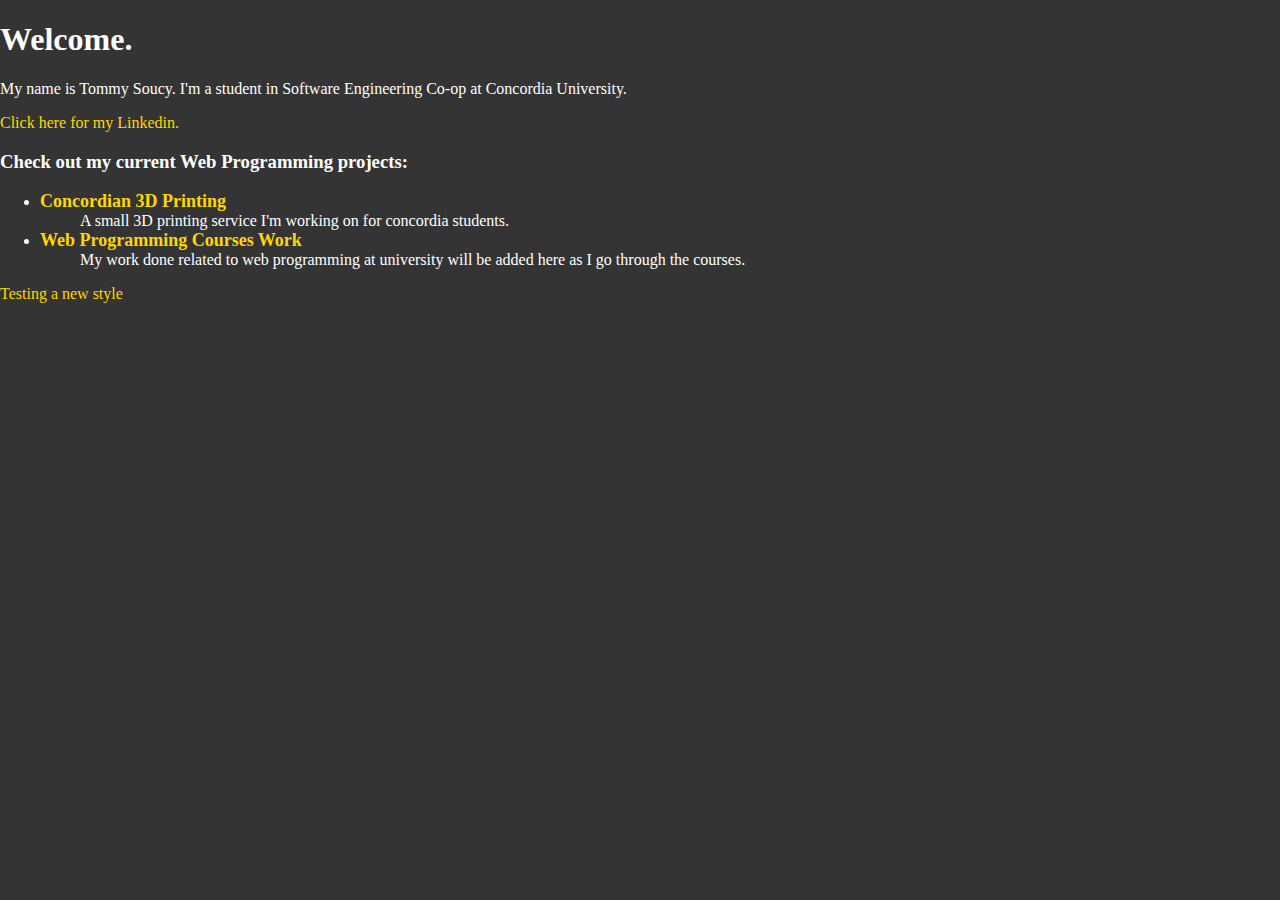
==== index.html @ bfde47a1 "Fixing links style" ====
<!DOCTYPE html>
<html lang="en">
<head>
    <meta charset="UTF-8">
    <title>Tommy's site</title>
    <link rel="stylesheet" type="text/css" href="style/VIP.css" />
    <script src="js/functLib.js"></script>
</head>
<body>
    <h1>Welcome.</h1>
    <p>My name is Tommy Soucy. I'm a student in Software Engineering Co-op at Concordia University.</p>
    <a class="link" href="https://www.linkedin.com/in/tommy-soucy-770440176/">Click here for my Linkedin.</a>
    <h3>Check out my current Web Programming projects:</h3>
    <ul>
        <li>
            <dl>
                <dt><a class="link" href="https://tommysoucy.github.io/Concordian-3D-Printing/Home.html">Concordian 3D Printing</a></dt>
                <dd>A small 3D printing service I'm working on for concordia students.</dd>
            </dl>
        </li>
        <li>
            <dl>
                <dt><a class="link" href="https://tommysoucy.github.io/Web-Programming-Courses-Work">Web Programming Courses Work</a></dt>
                <dd>My work done related to web programming at university will be added here as I go through the courses.</dd>
            </dl>
        </li>
    </ul>
    <a class="link" href="Test.html">Testing a new style</a>
</body>
</html>
---- style/VIP.css ----
body{
    color: white;
    background-color: #343434;
    margin: 0;
}
dt{
    font-weight: bold;
    font-size: large;
}
.link{
    color: gold;
    text-decoration: none;
}
table{
    margin-left: auto;
    margin-right: auto;
    border: solid 1px white;
}
th{
    border: solid 1px white;
}
.inv{
    color: black;
}
/*table cells*/
.blackCell{
    background-color: black;
}
.grayCell{
    background-color: gray;
}
.whiteCell{
    background-color: white;
}
.pinkCell{
    background-color: hotpink;
}
.redCell{
    background-color: red;
}
.orangeCell{
    background-color: orange;
}
.yellowCell{
    background-color: yellow;
}
.lightGreenCell{
    background-color: lightgreen;
}
.greenCell{
    background-color: green;
}
.darkGreenCell{
    background-color: darkgreen;
}
.lightBlueCell{
    background-color: lightblue;
}
.blueCell{
    background-color: blue;
}
.darkBlueCell{
    background-color: darkblue;
}
.purpleCell{
    background-color: purple;
}
.brownCell{
    background-color: saddlebrown;
}
#primary_nav_wrap
{
    margin-top:15px;
}

#primary_nav_wrap ul
{
    list-style:none;
    position:relative;
    float:left;
    margin:0;
    padding:0
}

#primary_nav_wrap ul a
{
    display:block;
    color:#333;
    text-decoration:none;
    font-weight:700;
    font-size:12px;
    line-height:32px;
    padding:0 15px;
    font-family:"HelveticaNeue","Helvetica Neue",Helvetica,Arial,sans-serif
}

#primary_nav_wrap ul li
{
    position:relative;
    float:left;
    margin:0;
    padding:0;
    background: #1d1d1d;
}
/*
#primary_nav_wrap ul li.current-menu-item
{
    background:#ddd
}
*/
#primary_nav_wrap ul li:hover
{
    background:#f6f6f6
}

#primary_nav_wrap ul ul
{
    display:none;
    position:absolute;
    top:100%;
    left:0;
    background:#fff;
    padding:0
}

#primary_nav_wrap ul ul li
{
    float:none;
    width:200px
}

#primary_nav_wrap ul ul a
{
    line-height:120%;
    padding:10px 15px
}

#primary_nav_wrap ul ul ul
{
    top:0;
    left:100%
}

#primary_nav_wrap ul li:hover > ul
{
    display:block
}
#logo{
    /*animation: 3s spin linear infinite;*/
    transform-origin: 50% 50%;
    width: 12vmin;
    height: 12vmin;
    /*padding-top: 50px;*/
    position: absolute;
}
#logoBG{
    transform-origin: 50% 0%;
    border-top: 110px solid black;
    border-left: 25px solid transparent;
    border-right: 25px solid transparent;
    height: 0;
    width: 150px;
    /*transform: translateY(-233px);*/
    /*transform: translateY(-63px);*/
    /*display: block;*/
    margin: auto;
    position: absolute;
}
#logoBGBorder{
    transform-origin: 50% 0%;
    border-top: 110px solid gold;
    border-left: 25px solid transparent;
    border-right: 25px solid transparent;
    height: 0;
    width: 156px;
    /*transform: translateY(-120px);*/
    /*transform: translateY(50px);*/
    /*display: block;*/
    margin: auto;
    position: absolute;
}
#topBar{
    display: block;
    height: 50px;
    background: #000;
    /*position: fixed; <-- if we want the top to scroll but for some reason x-model doesn't scroll with it*/
    width: 100%;
    border-bottom: 3px solid gold;
    margin-top: -15px;
    text-align: center;
    position: relative;
}
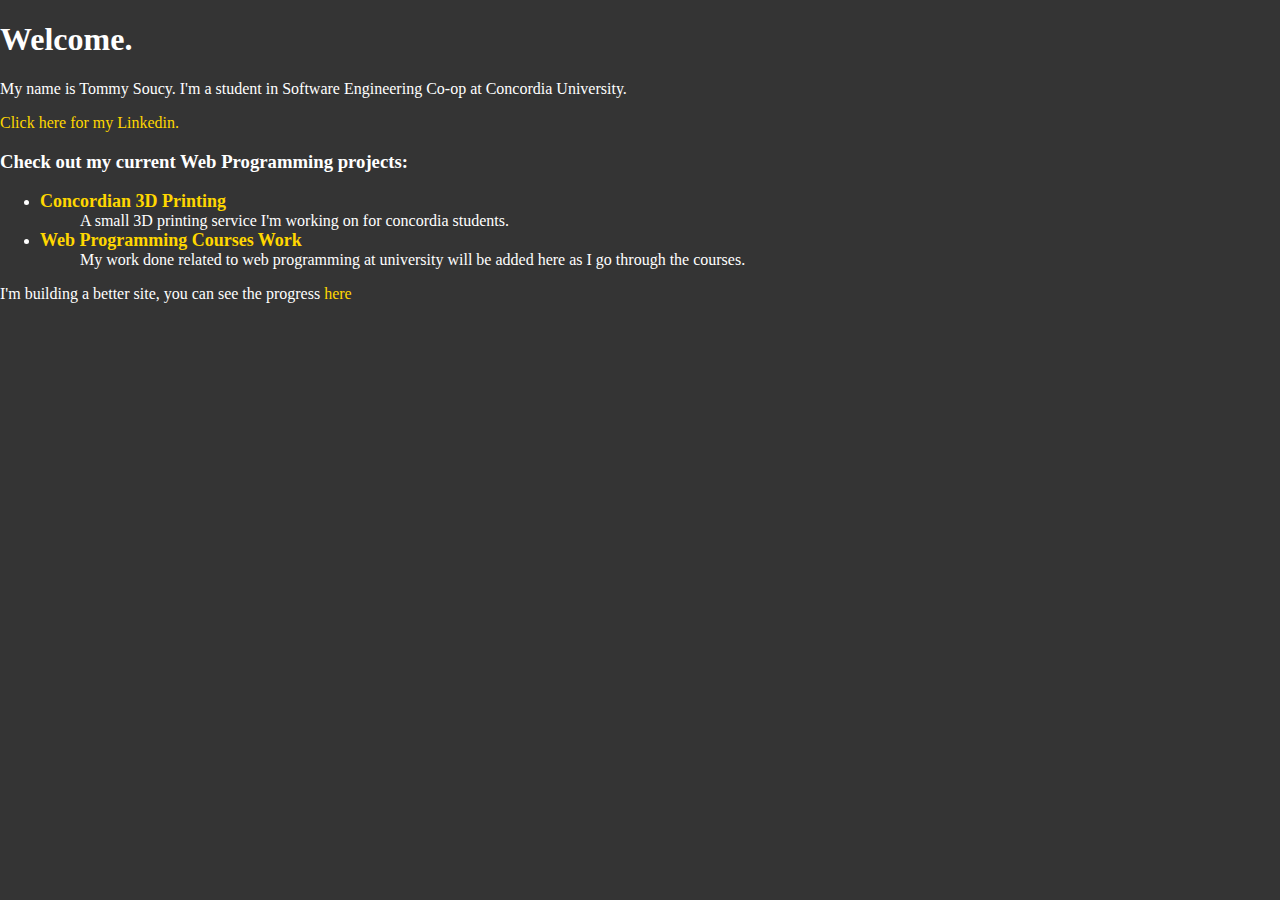
==== commit 2b7468a0: "Adding content" ====
--- a/index.html
+++ b/index.html
@@ -25,6 +25,6 @@
             </dl>
         </li>
     </ul>
-    <a class="link" href="Test.html">Testing a new style</a>
+    <p>I'm building a better site, you can see the progress <a class="link" href="Test.html">here</a></p>
 </body>
 </html>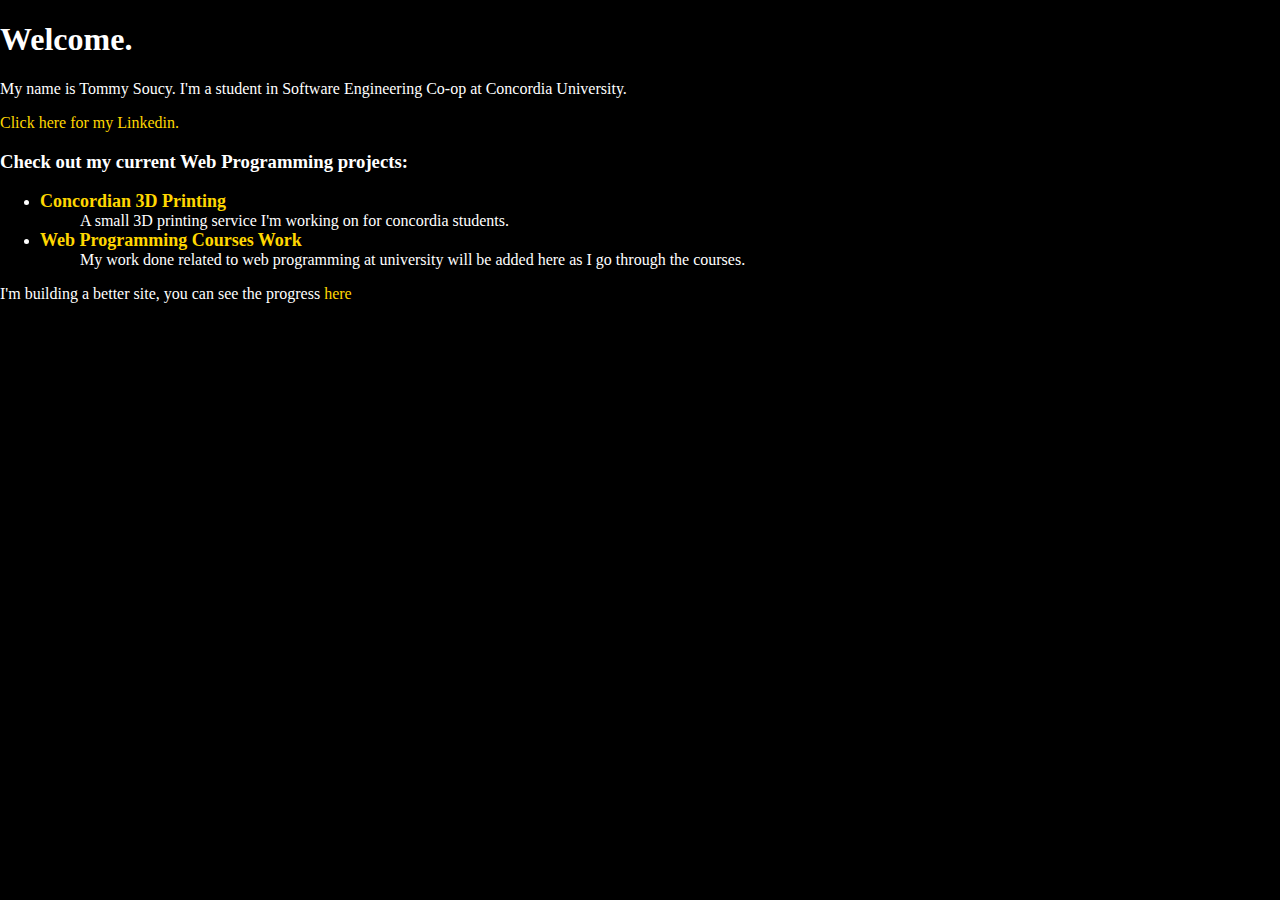
==== commit c3295e4e: "Adding Custom icon" ====
--- a/index.html
+++ b/index.html
@@ -5,6 +5,7 @@
     <title>Tommy's site</title>
     <link rel="stylesheet" type="text/css" href="style/VIP.css" />
     <script src="js/functLib.js"></script>
+    <link rel="icon" type="image/x-icon" href="img/favicon.ico">
 </head>
 <body>
     <h1>Welcome.</h1>
--- a/style/VIP.css
+++ b/style/VIP.css
@@ -1,6 +1,6 @@
 body{
     color: white;
-    background-color: #343434;
+    background-color: black;
     margin: 0;
 }
 dt{
@@ -144,6 +144,10 @@
 #primary_nav_wrap ul li:hover > ul
 {
     display:block
+}
+
+#mainSiteBody{
+    background-image: linear-gradient(#343434, black);
 }
 #logo{
     /*animation: 3s spin linear infinite;*/
@@ -189,4 +193,85 @@
     margin-top: -15px;
     text-align: center;
     position: relative;
+}
+#socials{
+    width: 300px;
+    height: 110px;
+    margin-left: auto;
+    margin-top: 0px;
+    position: relative;
+}
+#socialsBG{
+    margin-left: auto;
+    margin-top: 0px;
+    border-top: 110px solid black;
+    border-left: 25px solid transparent;
+    width: 272px;
+    transform: translateX(3px) translateY(-3px);
+    position: absolute;
+}
+#socialsBGBorder{
+    width: 275px;
+    margin-left: auto;
+    margin-top: 0px;
+    border-top: 110px solid gold;
+    border-left: 25px solid transparent;
+    position: absolute;
+}
+.socialIcon{
+    width: 70px;
+    height: 70px;
+}
+#inLink{
+    transform: translateY(15px) translateX(45px);
+}
+#gitLink{
+    transform: translateY(15px) translateX(125px);
+}
+#fbLink{
+    transform: translateY(15px) translateX(205px);
+}
+.socialLink{
+    position: absolute;
+}
+#welcomeSection{
+    margin-top: 75px;
+    text-align: center;
+}
+#welcomeBanner{
+    color: gold;
+    font-size: 150px;
+    font-weight: bolder;
+    margin-top: 0px;
+    margin-bottom: 1%;
+}
+.bigText{
+    font-size: xx-large;
+}
+.emText{
+    color: gold;
+    font-weight: bold;
+    font-size: 50px;
+}
+#projectsSection{
+    /*background-color: black;*/
+    text-align: center;
+    margin-right: 20%;
+    margin-left: 20%;
+}
+.sectionTitle{
+    color: gold;
+    font-size: 120px;
+    font-weight: bolder;
+    padding-top: 5%;
+    margin: 0%;
+}
+.sectionContent{
+    font-size: xx-large;
+}
+.underline{
+    text-decoration: underline;
+}
+.moreBottomSpace{
+    margin-bottom: 75px;
 }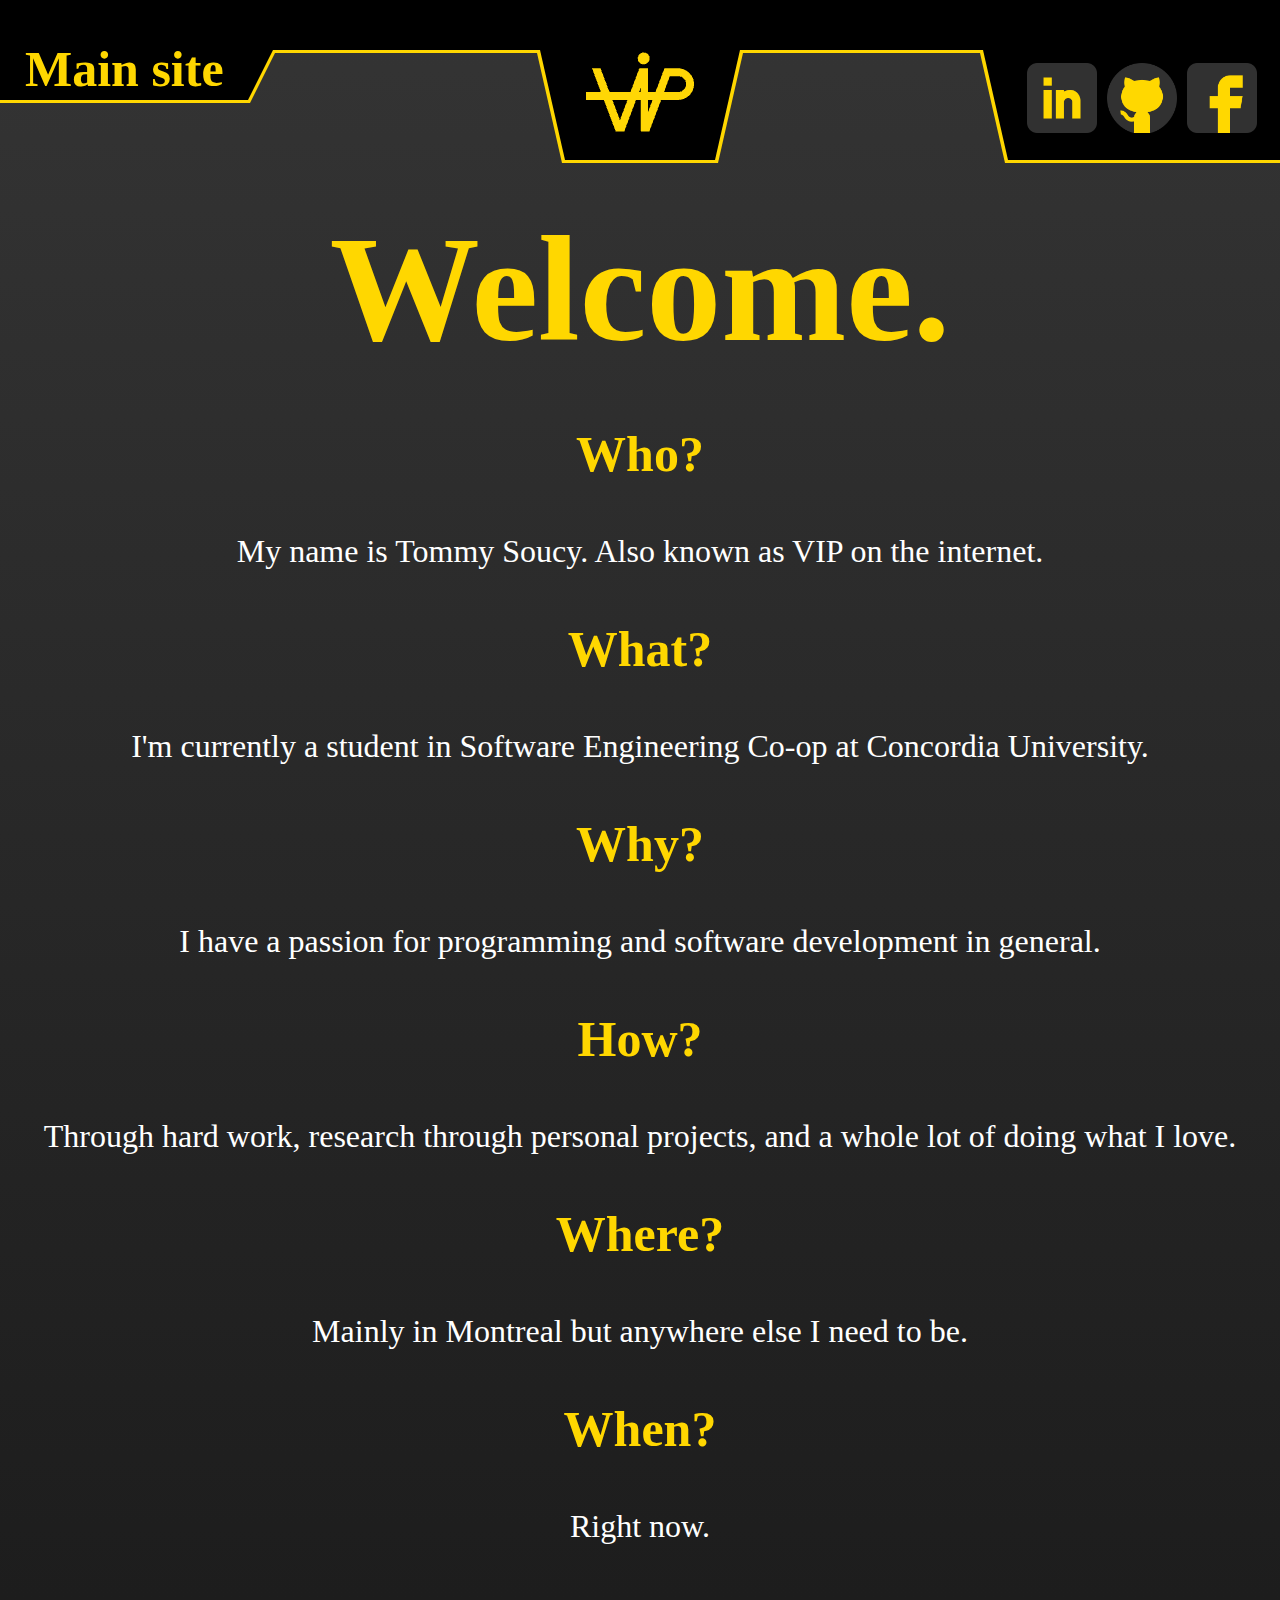
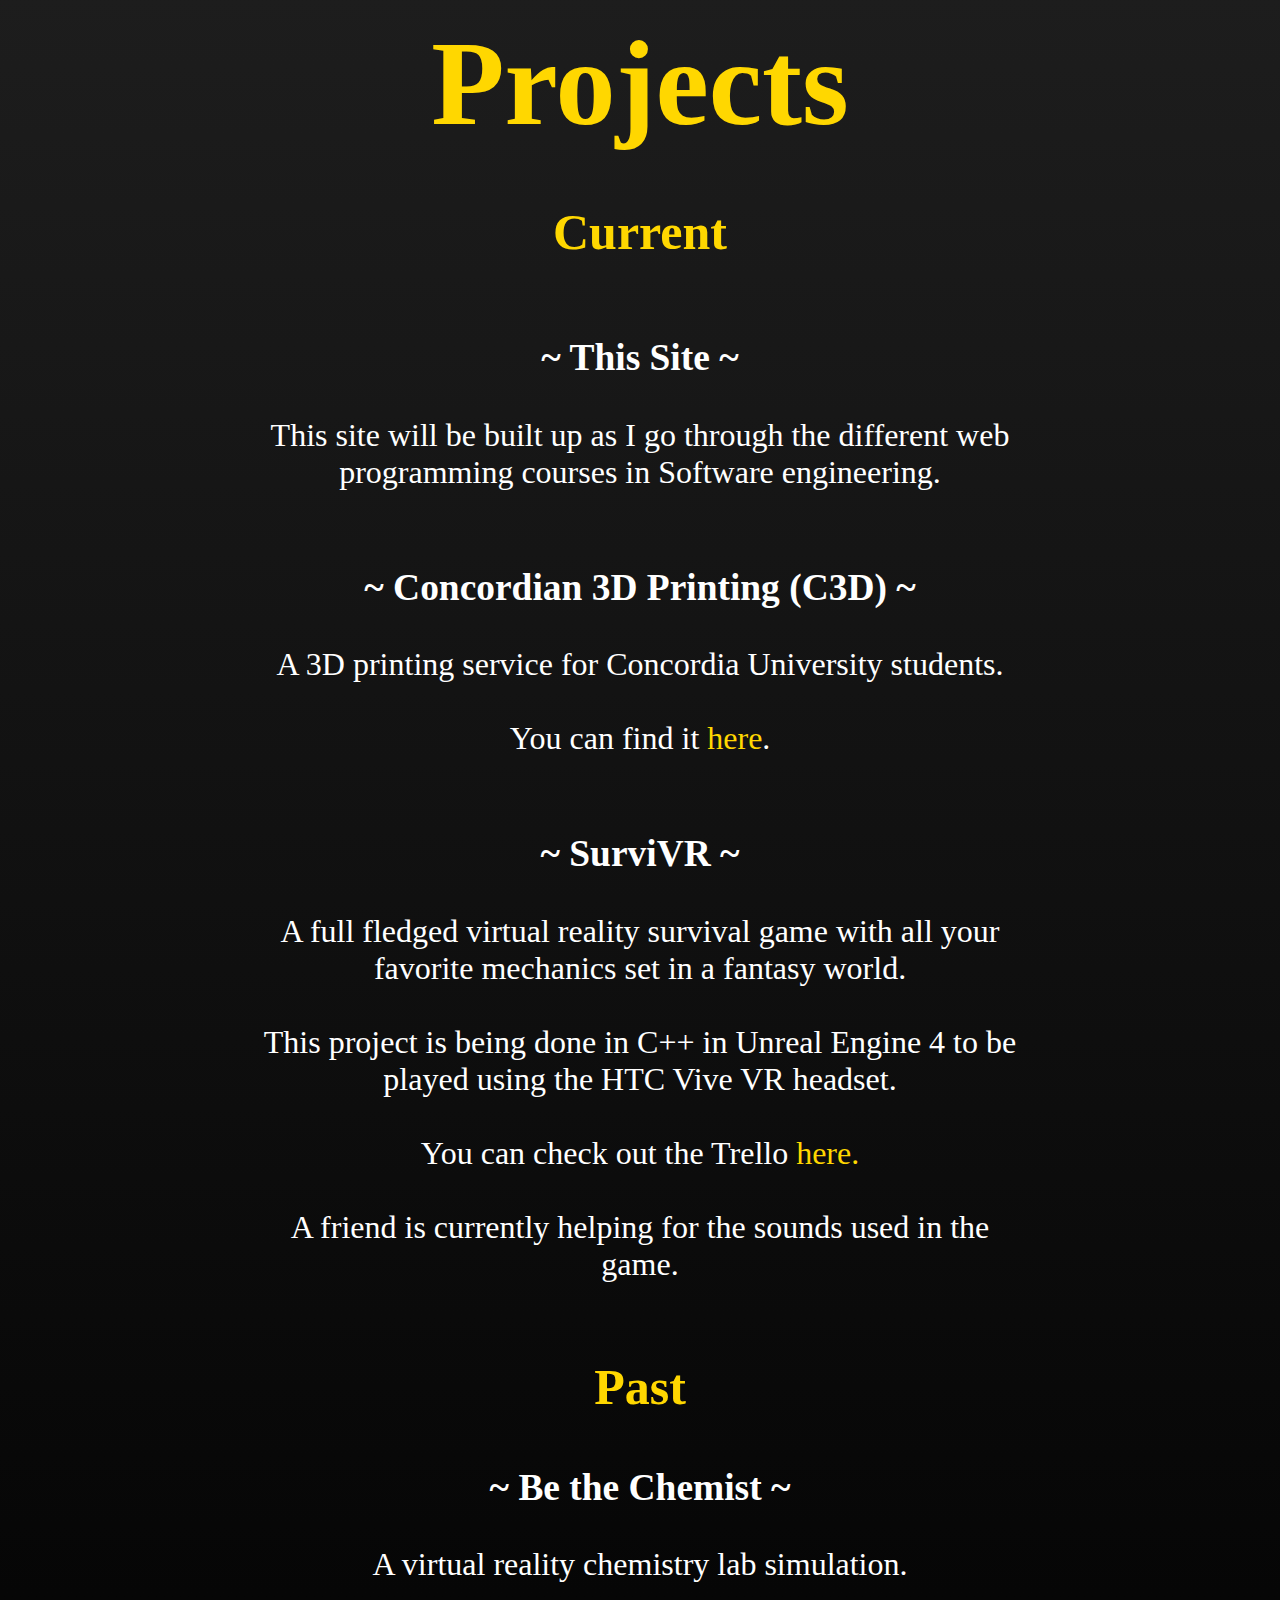
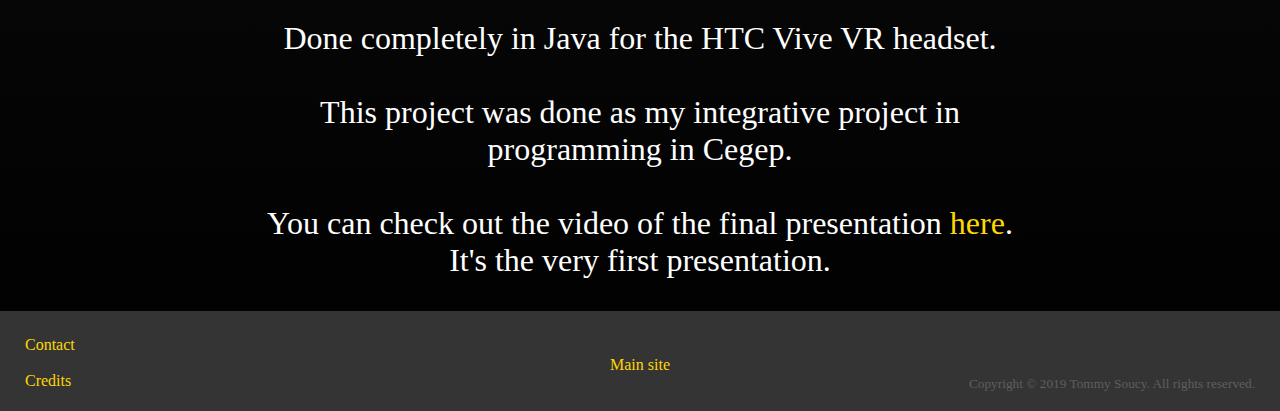
==== commit 4e91f208: "Setting default site to new one" ====
--- a/index.html
+++ b/index.html
@@ -2,30 +2,130 @@
 <html lang="en">
 <head>
     <meta charset="UTF-8">
-    <title>Tommy's site</title>
+    <title>VIP's</title>
     <link rel="stylesheet" type="text/css" href="style/VIP.css" />
+    <link rel="icon" type="image/x-icon" href="images/favicon.ico">
     <script src="js/functLib.js"></script>
-    <link rel="icon" type="image/x-icon" href="img/favicon.ico">
+    <script src="js/three.min.js"></script>
+    <script src="js/GLTFLoader.js"></script>
+    <script src="js/model-element.min.js"></script>
 </head>
-<body>
-    <h1>Welcome.</h1>
-    <p>My name is Tommy Soucy. I'm a student in Software Engineering Co-op at Concordia University.</p>
-    <a class="link" href="https://www.linkedin.com/in/tommy-soucy-770440176/">Click here for my Linkedin.</a>
-    <h3>Check out my current Web Programming projects:</h3>
-    <ul>
-        <li>
-            <dl>
-                <dt><a class="link" href="https://tommysoucy.github.io/Concordian-3D-Printing/Home.html">Concordian 3D Printing</a></dt>
-                <dd>A small 3D printing service I'm working on for concordia students.</dd>
-            </dl>
-        </li>
-        <li>
-            <dl>
-                <dt><a class="link" href="https://tommysoucy.github.io/Web-Programming-Courses-Work">Web Programming Courses Work</a></dt>
-                <dd>My work done related to web programming at university will be added here as I go through the courses.</dd>
-            </dl>
-        </li>
-    </ul>
-    <p>I'm building a better site, you can see the progress <a class="link" href="Test.html">here</a></p>
+<body id="mainSiteBody">
+<header>
+    <div id="topBar"></div>
+    <div id="logoBG"></div>
+    <div id="logoBGBorder"></div>
+    <x-model id="logo" src="models\VIPLogo.glb"></x-model>
+    <div id="socialsBGBorder"></div>
+    <div id="socialsBG"></div>
+    <div id="socials">
+        <a class="socialLink" id="inLink" href="https://www.linkedin.com/in/tommy-soucy-770440176/" target="_blank">
+            <img class="socialIcon" src="images/linkedin.svg" alt="LinkedIn link"/>
+        </a>
+        <a class="socialLink" id="gitLink" href="https://github.com/TommySoucy" target="_blank">
+            <img class="socialIcon" src="images/github.svg" alt="Github link"/>
+        </a>
+        <a class="socialLink" id="fbLink" href="https://www.facebook.com/tommy.soucy" target="_blank">
+            <img class="socialIcon" src="images/facebook.svg" alt="Facebook link"/>
+        </a>
+    </div>
+    <nav>
+        <div id="dropDownBGBorder"></div>
+        <div id="dropDownBG"></div>
+        <div class="dropdown">
+            <a id="VIPDropDown" class="emText" href="oldIndex.html">Main site</a>
+            <div id="navWelcome" class="secDropdown dropdownContent">
+                <a class="secEmText" href="https://www.tommysoucy.vip/#welcomeBanner">Welcome</a>
+            </div>
+            <div id="navProjects" class="secDropdown dropdownContent">
+                <a class="secEmText" href="#projectsSection">Projects</a>
+                <div id="navProjectsCurrent" class="secDropdownContent">
+                    <a class="secEmText" href="https://www.tommysoucy.vip/#current">Current</a>
+                </div>
+                <div id="navProjectsPast" class="secDropdownContent">
+                    <a class="secEmText" href="https://www.tommysoucy.vip/#past">Past</a>
+                </div>
+            </div>
+            <div id="navC3D" class="secDropdown dropdownContent">
+                <a class="secEmText" href="https://www.tommysoucy.vip/Concordian-3D-Printing/Home.html">C3D</a>
+                <div id="navC3DInfo" class="secDropdownContent">
+                    <a class="secEmText" href="https://www.tommysoucy.vip/Concordian-3D-Printing/Info.html">Info</a>
+                </div>
+                <div id="navC3DPrices" class="secDropdownContent">
+                    <a class="secEmText" href="https://www.tommysoucy.vip/Concordian-3D-Printing/Prices.html">Prices</a>
+                </div>
+                <div id="navC3DOrder" class="secDropdownContent">
+                    <a class="secEmText" href="https://www.tommysoucy.vip/Concordian-3D-Printing/Order.html">Order</a>
+                </div>
+            </div>
+            <div id="navWork" class="secDropdown dropdownContent">
+                <a class="secEmText" href="https://www.tommysoucy.vip/Web-Programming-Courses-Work/">My work</a>
+                <div id="navWorkPersonal" class="secDropdownContent">
+                    <a class="secEmText" href="https://www.tommysoucy.vip/Web-Programming-Courses-Work/NewIndex.html#personalSection">Personal Work</a>
+                </div>
+                <div id="navWorkSchool" class="secDropdownContent">
+                    <a class="secEmText" href="https://www.tommysoucy.vip/Web-Programming-Courses-Work/NewIndex.html#schoolSection">School Work</a>
+                </div>
+            </div>
+        </div>
+    </nav>
+</header>
+<div id="welcomeSection">
+    <p id="welcomeBanner">Welcome.</p>
+    <div class="sectionContent">
+        <p class="emText">Who?</p>
+        <p>My name is Tommy Soucy. Also known as VIP on the internet.</p>
+        <p class="emText">What?</p>
+        <p>I'm currently a student in Software Engineering Co-op at Concordia University.</p>
+        <p class="emText">Why?</p>
+        <p>I have a passion for programming and software development in general.</p>
+        <p class="emText">How?</p>
+        <p>Through hard work, research through personal projects, and a whole lot of doing what I love.</p>
+        <p class="emText">Where?</p>
+        <p>Mainly in Montreal but anywhere else I need to be.</p>
+        <p class="emText">When?</p>
+        <p>Right now.</p>
+    </div>
+</div>
+<div id="projectsSection">
+    <p class="sectionTitle">Projects</p>
+    <div class="sectionContent">
+        <p class="emText moreBottomSpace" id="current">Current</p>
+        <h3>~ This Site ~</h3>
+        <p class="moreBottomSpace">This site will be built up as I go through the different web programming courses in Software engineering.<br/></p>
+        <h3>~ Concordian 3D Printing (C3D) ~</h3>
+        <p class="moreBottomSpace">A 3D printing service for Concordia University students.<br/><br/>
+        You can find it <a class="link" href="https://tommysoucy.github.io/Concordian-3D-Printing/Home.html">here</a>.</p>
+        <h3>~ SurviVR ~</h3>
+        <p class="moreBottomSpace">
+            A full fledged virtual reality survival game with all your favorite mechanics set in a fantasy world.<br/><br/>
+            This project is being done in C++ in Unreal Engine 4 to be played using the HTC Vive VR headset.<br/><br/>
+            You can check out the Trello <a class="link" href="https://trello.com/b/Tp7urcRX/survivr">here.</a><br/><br/>
+            A friend is currently helping for the sounds used in the game.
+        </p>
+        <p class="emText" id="past">Past</p>
+        <h3>~ Be the Chemist ~</h3>
+        <p>
+            A virtual reality chemistry lab simulation.<br/><br/>
+            Done completely in Java for the HTC Vive VR headset.<br/><br/>
+            This project was done as my integrative project in programming in Cegep.<br/><br/>
+            You can check out the video of the final presentation <a class="link" href="https://www.youtube.com/watch?v=SW3ys-fEv7c">here</a>. It's the very first presentation.
+        </p>
+    </div>
+</div>
+<footer>
+    <div id="footerLeft">
+        <a class="link" id="contactLink" href="https://www.tommysoucy.vip/Contact.html">Contact</a>
+        <br/>
+        <br/>
+        <a class="link" id="creditsLink" href="https://www.tommysoucy.vip/Credits.html">Credits</a>
+    </div>
+    <div id="footerCenter">
+        <a class="link" id="mainSiteLink" href="https://tommysoucy.vip">Main site</a>
+    </div>
+    <div id="footerRight">
+        <small>Copyright &copy; 2019 Tommy Soucy. All rights reserved.</small>
+    </div>
+</footer>
 </body>
 </html>--- a/style/VIP.css
+++ b/style/VIP.css
@@ -3,7 +3,7 @@
     background-color: black;
     margin: 0;
 }
-dt{
+#pricesTable tr td{
     font-weight: bold;
     font-size: large;
 }
@@ -11,12 +11,12 @@
     color: gold;
     text-decoration: none;
 }
-table{
+#pricesTable{
     margin-left: auto;
     margin-right: auto;
     border: solid 1px white;
 }
-th{
+#pricesTable tr th{
     border: solid 1px white;
 }
 .inv{
@@ -32,38 +32,38 @@
 .whiteCell{
     background-color: white;
 }
-.pinkCell{
-    background-color: hotpink;
-}
 .redCell{
     background-color: red;
 }
 .orangeCell{
     background-color: orange;
 }
+.fluoYellowCell{
+    background-color: #f8ff00;
+}
 .yellowCell{
-    background-color: yellow;
+    background-color: #ffdf00;
+}
+.pearlGoldCell{
+    background-color: #d4ad00;
+}
+.goldCell{
+    background-color: gold;
 }
 .lightGreenCell{
-    background-color: lightgreen;
+    background-color: #3bd438;
 }
 .greenCell{
     background-color: green;
 }
-.darkGreenCell{
-    background-color: darkgreen;
-}
 .lightBlueCell{
-    background-color: lightblue;
-}
-.blueCell{
-    background-color: blue;
+    background-color: #00d0e7;
 }
 .darkBlueCell{
-    background-color: darkblue;
-}
-.purpleCell{
-    background-color: purple;
+    background-color: #00008b;
+}
+.beigeCell{
+    background-color: #eaa960;
 }
 .brownCell{
     background-color: saddlebrown;
@@ -102,12 +102,6 @@
     padding:0;
     background: #1d1d1d;
 }
-/*
-#primary_nav_wrap ul li.current-menu-item
-{
-    background:#ddd
-}
-*/
 #primary_nav_wrap ul li:hover
 {
     background:#f6f6f6
@@ -150,12 +144,15 @@
     background-image: linear-gradient(#343434, black);
 }
 #logo{
-    /*animation: 3s spin linear infinite;*/
     transform-origin: 50% 50%;
     width: 12vmin;
     height: 12vmin;
-    /*padding-top: 50px;*/
-    position: absolute;
+    margin-top: -15px;
+    margin-left: auto;
+    margin-right: auto;
+    position: absolute;
+    left: 0;
+    right: 0;
 }
 #logoBG{
     transform-origin: 50% 0%;
@@ -164,11 +161,12 @@
     border-right: 25px solid transparent;
     height: 0;
     width: 150px;
-    /*transform: translateY(-233px);*/
-    /*transform: translateY(-63px);*/
-    /*display: block;*/
-    margin: auto;
-    position: absolute;
+    margin-top: -3px;
+    margin-left: auto;
+    margin-right: auto;
+    position: absolute;
+    left: 0;
+    right: 0;
 }
 #logoBGBorder{
     transform-origin: 50% 0%;
@@ -177,62 +175,53 @@
     border-right: 25px solid transparent;
     height: 0;
     width: 156px;
-    /*transform: translateY(-120px);*/
-    /*transform: translateY(50px);*/
-    /*display: block;*/
     margin: auto;
     position: absolute;
+    left: 0;
+    right: 0;
+    z-index: -1;
 }
 #topBar{
     display: block;
     height: 50px;
     background: #000;
-    /*position: fixed; <-- if we want the top to scroll but for some reason x-model doesn't scroll with it*/
     width: 100%;
     border-bottom: 3px solid gold;
-    margin-top: -15px;
-    text-align: center;
-    position: relative;
-}
-#socials{
-    width: 300px;
-    height: 110px;
-    margin-left: auto;
-    margin-top: 0px;
-    position: relative;
+    z-index: -1;
 }
 #socialsBG{
-    margin-left: auto;
-    margin-top: 0px;
     border-top: 110px solid black;
     border-left: 25px solid transparent;
     width: 272px;
-    transform: translateX(3px) translateY(-3px);
-    position: absolute;
+    margin-top: -3px;
+    margin-left: auto;
+    position: absolute;
+    right: 0;
+    z-index: 0;
 }
 #socialsBGBorder{
     width: 275px;
-    margin-left: auto;
-    margin-top: 0px;
     border-top: 110px solid gold;
     border-left: 25px solid transparent;
-    position: absolute;
+    margin-left: auto;
+    position: absolute;
+    right: 0;
 }
 .socialIcon{
     width: 70px;
     height: 70px;
 }
-#inLink{
-    transform: translateY(15px) translateX(45px);
-}
-#gitLink{
-    transform: translateY(15px) translateX(125px);
-}
-#fbLink{
-    transform: translateY(15px) translateX(205px);
-}
 .socialLink{
-    position: absolute;
+    color: transparent;
+    padding: 0 3px;
+}
+#socials{
+    padding-top: 10px;
+    padding-right: 20px;
+    margin-left: auto;
+    z-index: 0;
+    position: absolute;
+    right: 0;
 }
 #welcomeSection{
     margin-top: 75px;
@@ -242,8 +231,7 @@
     color: gold;
     font-size: 150px;
     font-weight: bolder;
-    margin-top: 0px;
-    margin-bottom: 1%;
+    margin-bottom: 0px;
 }
 .bigText{
     font-size: xx-large;
@@ -252,9 +240,15 @@
     color: gold;
     font-weight: bold;
     font-size: 50px;
+    text-decoration: none;
+}
+.secEmText{
+    color: gold;
+    font-weight: bold;
+    font-size: 25px;
+    text-decoration: none;
 }
 #projectsSection{
-    /*background-color: black;*/
     text-align: center;
     margin-right: 20%;
     margin-left: 20%;
@@ -274,4 +268,163 @@
 }
 .moreBottomSpace{
     margin-bottom: 75px;
+}
+footer{
+    padding: 25px;
+    height: 50px;
+    background-color: #343434;
+}
+#footerLeft{
+    position: absolute;
+}
+#footerRight{
+    color: #5f5f5f;
+    float: right;
+}
+#footerCenter{
+    margin-top: 20px;
+    text-align: center;
+}
+#leftSection{
+    float: left;
+}
+#middleSection{
+    float: top;
+}
+#rightSection{
+    float: right;
+}
+#creditsBody{
+    background-image: linear-gradient(#343434, black);
+    text-align: center;
+}
+#creditsSection{
+    margin-top: 200px;
+}
+#creditsBottomSpace{
+    height: 130px;
+}
+#contactBody{
+    background-image: linear-gradient(#343434, black);
+    text-align: center;
+}
+#contactSection{
+    margin-top: 300px;
+}
+#contactBottomSpace{
+    height: 325px;
+}
+#dropDownBGBorder{
+    position: absolute;
+    border-top: 50px solid gold;
+    border-right: 25px solid transparent;
+    width: 250px;
+    top: 53px;
+}
+#dropDownBG{
+    position: absolute;
+    border-top: 50px solid black;
+    border-right: 25px solid transparent;
+    width: 248px;
+    top: 50px;
+    z-index: 1;
+}
+.dropdown {
+    position: absolute;
+    display: inline-block;
+    background-color: black;
+    margin-top: -3px;
+    border-bottom: 3px solid gold;
+    border-right: 3px solid gold;
+}
+.dropdownContent {
+    display: none;
+    position: absolute;
+    background-color: black;
+    min-width: 249px;
+    min-height: 38px;
+    box-shadow: 0px 8px 16px 0px rgba(0,0,0,0.2);
+    padding: 12px 0px;
+    z-index: 1;
+    text-align: center;
+    top: 48px;
+    border-bottom: 3px solid gold;
+    border-right: 3px solid gold;
+}
+.secDropdownContent {
+    display: none;
+    position: absolute;
+    background-color: black;
+    min-width: 150px;
+    box-shadow: 0px 8px 16px 0px rgba(0,0,0,0.2);
+    padding: 12px 0px;
+    z-index: 1;
+    margin-left: 249px;
+    margin-top: -42px;
+    text-align: center;
+    border-bottom: 3px solid gold;
+    border-right: 3px solid gold;
+}
+.dropdown:hover .dropdownContent {
+    display: block;
+}
+.secDropdown:hover .secDropdownContent {
+    display: block;
+}
+#VIPDropDown{
+    top: -10px;
+    left: 25px;
+    width: 250px;
+    position: absolute;
+    z-index: 2;
+}
+#navWelcome{
+    margin-top: 0px;
+}
+#navProjects{
+    margin-top: 62px;
+}
+#navProjectsCurrent{
+    border-top: 3px solid gold;
+}
+#navProjectsPast{
+    margin-top: 10px;
+}
+#navC3D{
+    margin-top: 124px;
+}
+#navC3DInfo{
+    border-top: 3px solid gold;
+}
+#navC3DPrices{
+    margin-top: 10px;
+}
+#navC3DOrder{
+    margin-top: 62px;
+    border-left: 3px solid gold;
+    min-width: 147px;
+}
+#navWork{
+    margin-top: 186px;
+}
+#navWorkPersonal{
+    border-top: 3px solid gold;
+    min-width: 200px;
+    margin-top: -30px;
+}
+#navWorkSchool{
+    margin-top: 22px;
+    border-left: 3px solid gold;
+    min-width: 197px;
+}
+#personalSection{
+     text-align: center;
+     margin-right: 20%;
+     margin-left: 20%;
+     margin-top: 200px;
+}
+#schoolSection{
+      text-align: center;
+      margin-right: 20%;
+      margin-left: 20%;
 }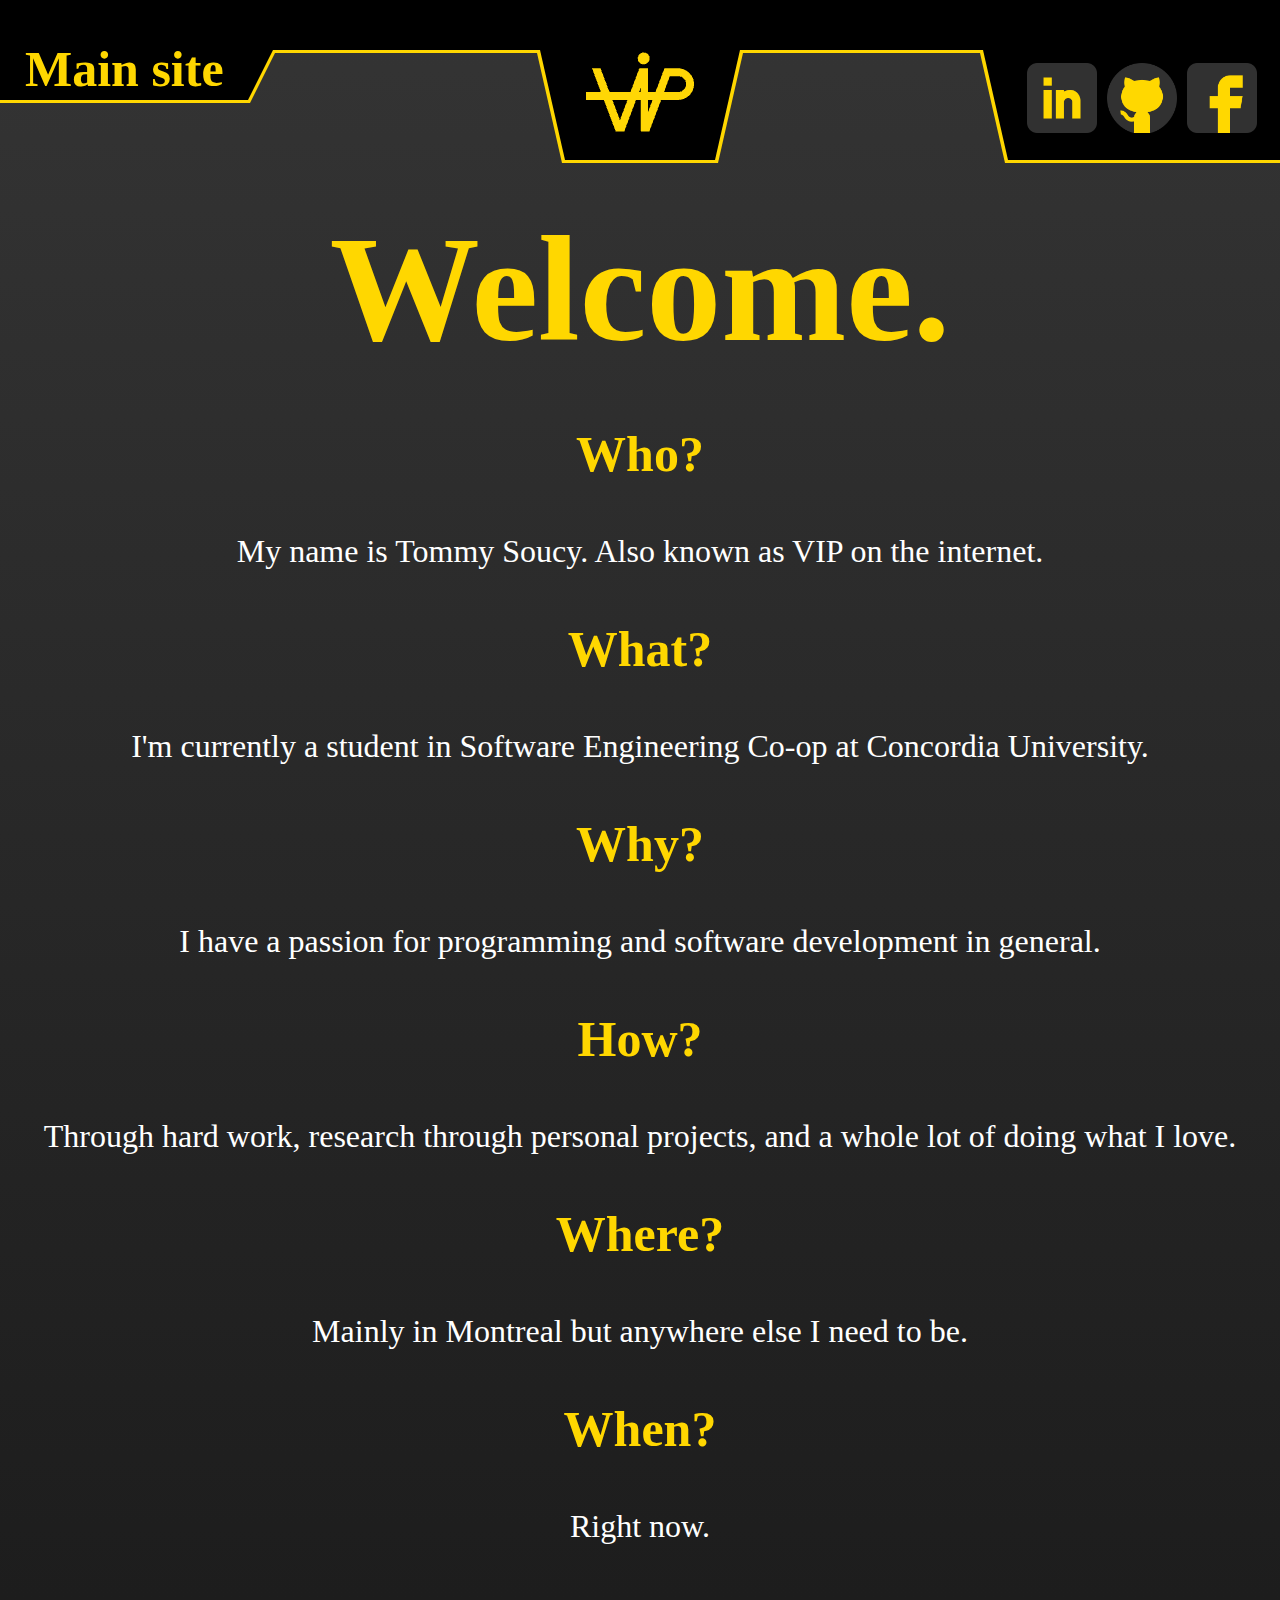
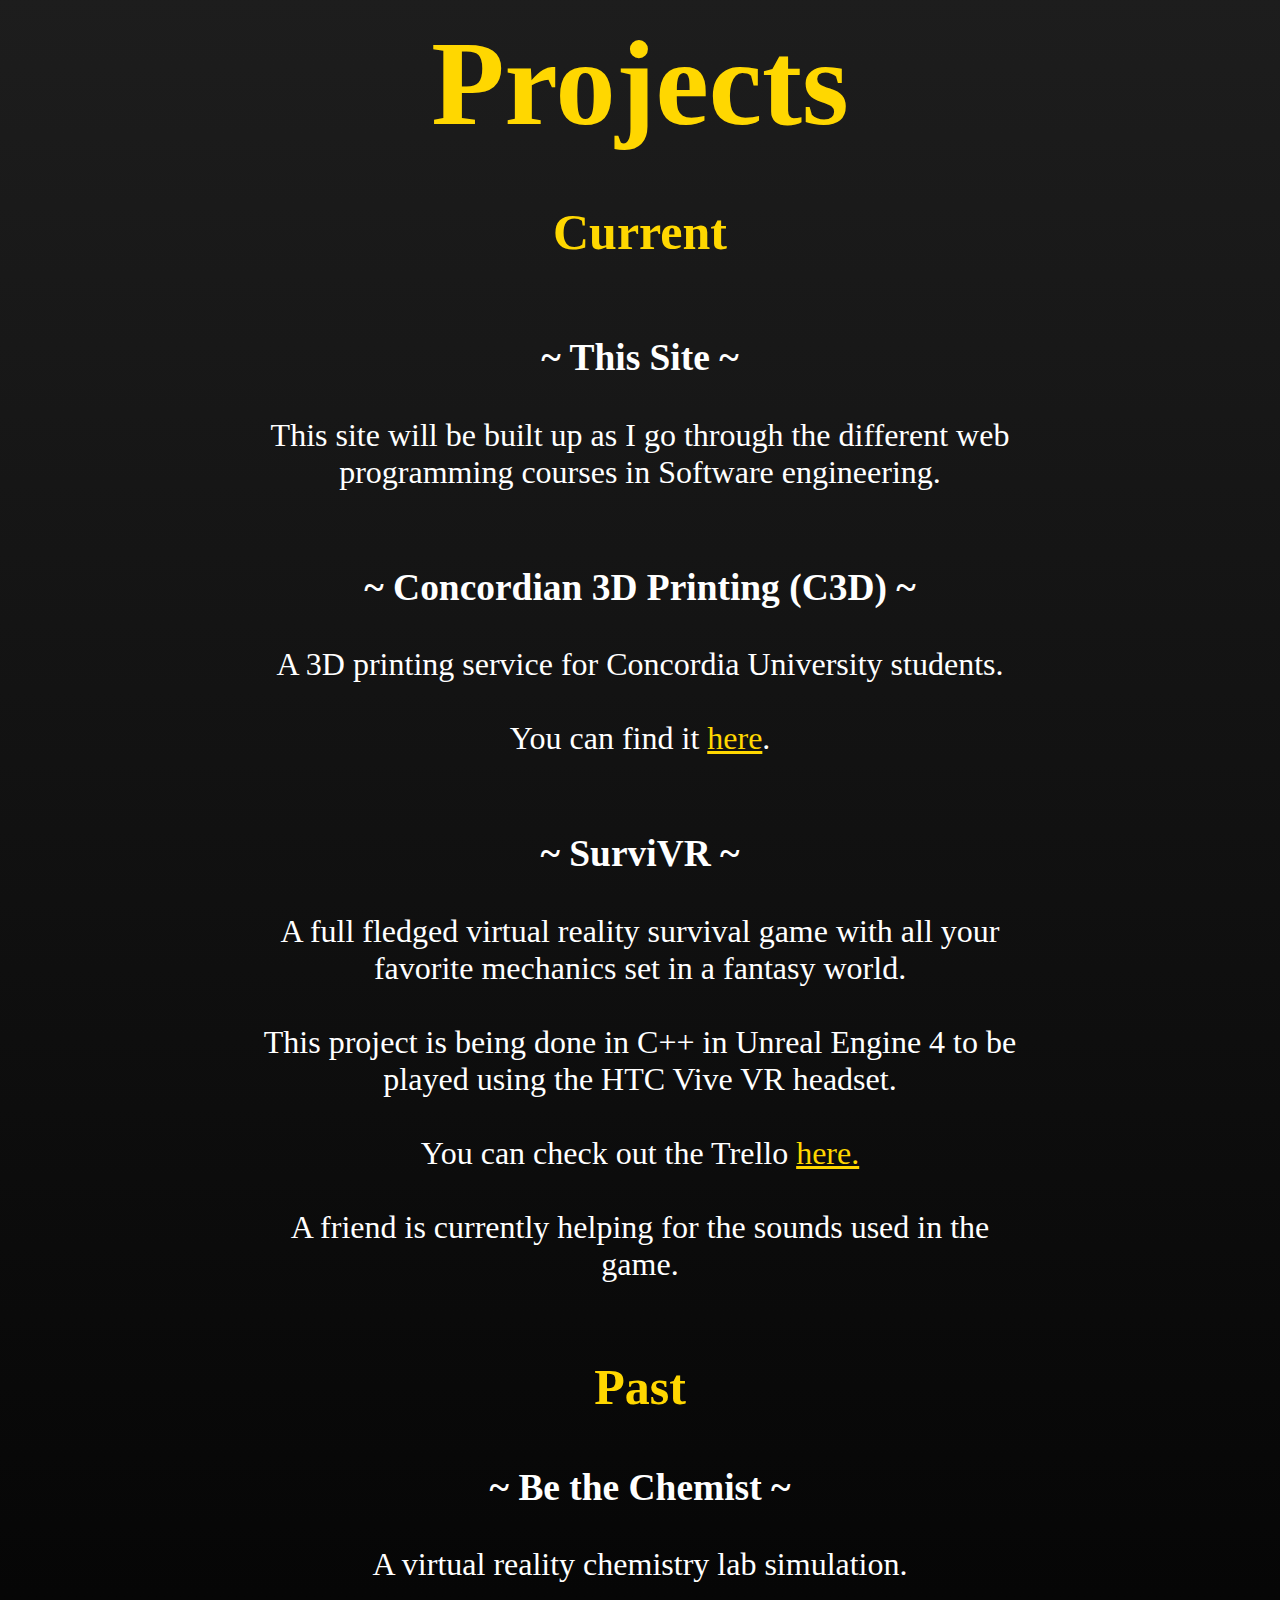
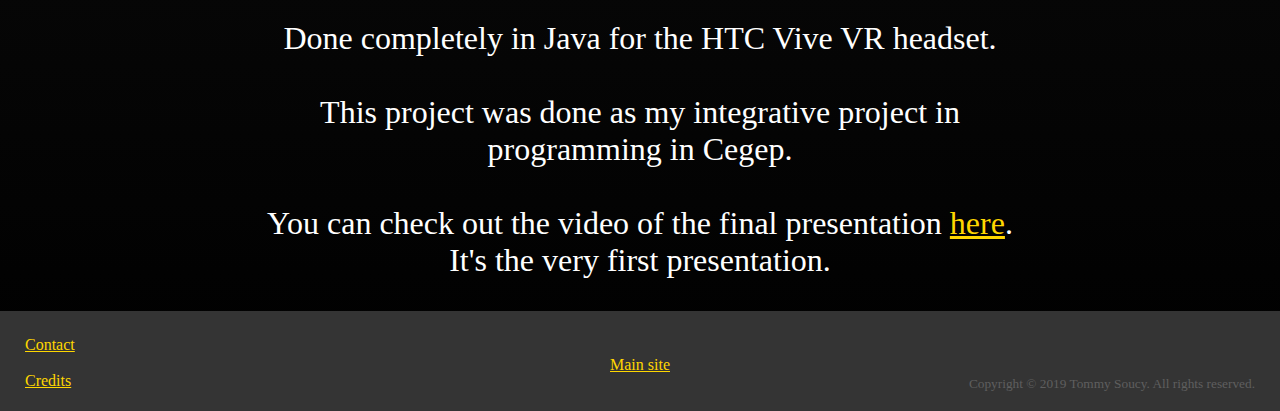
==== commit 1d283257: "Fixing link links and style" ====
--- a/index.html
+++ b/index.html
@@ -33,7 +33,7 @@
         <div id="dropDownBGBorder"></div>
         <div id="dropDownBG"></div>
         <div class="dropdown">
-            <a id="VIPDropDown" class="emText" href="oldIndex.html">Main site</a>
+            <a id="VIPDropDown" class="emText" href="https://www.tommysoucy.vip/">Main site</a>
             <div id="navWelcome" class="secDropdown dropdownContent">
                 <a class="secEmText" href="https://www.tommysoucy.vip/#welcomeBanner">Welcome</a>
             </div>
@@ -47,7 +47,7 @@
                 </div>
             </div>
             <div id="navC3D" class="secDropdown dropdownContent">
-                <a class="secEmText" href="https://www.tommysoucy.vip/Concordian-3D-Printing/Home.html">C3D</a>
+                <a class="secEmText" href="https://www.tommysoucy.vip/Concordian-3D-Printing/">C3D</a>
                 <div id="navC3DInfo" class="secDropdownContent">
                     <a class="secEmText" href="https://www.tommysoucy.vip/Concordian-3D-Printing/Info.html">Info</a>
                 </div>
@@ -61,10 +61,10 @@
             <div id="navWork" class="secDropdown dropdownContent">
                 <a class="secEmText" href="https://www.tommysoucy.vip/Web-Programming-Courses-Work/">My work</a>
                 <div id="navWorkPersonal" class="secDropdownContent">
-                    <a class="secEmText" href="https://www.tommysoucy.vip/Web-Programming-Courses-Work/NewIndex.html#personalSection">Personal Work</a>
+                    <a class="secEmText" href="https://www.tommysoucy.vip/Web-Programming-Courses-Work/#personalSection">Personal Work</a>
                 </div>
                 <div id="navWorkSchool" class="secDropdownContent">
-                    <a class="secEmText" href="https://www.tommysoucy.vip/Web-Programming-Courses-Work/NewIndex.html#schoolSection">School Work</a>
+                    <a class="secEmText" href="https://www.tommysoucy.vip/Web-Programming-Courses-Work/#schoolSection">School Work</a>
                 </div>
             </div>
         </div>
--- a/style/VIP.css
+++ b/style/VIP.css
@@ -9,7 +9,7 @@
 }
 .link{
     color: gold;
-    text-decoration: none;
+    text-decoration: underline;
 }
 #pricesTable{
     margin-left: auto;
@@ -427,4 +427,15 @@
       text-align: center;
       margin-right: 20%;
       margin-left: 20%;
+}
+#introSection{
+    text-align: center;
+    margin-right: 20%;
+    margin-left: 20%;
+    margin-top: 200px;
+}
+#infoSection{
+    text-align: center;
+    margin-right: 20%;
+    margin-left: 20%;
 }